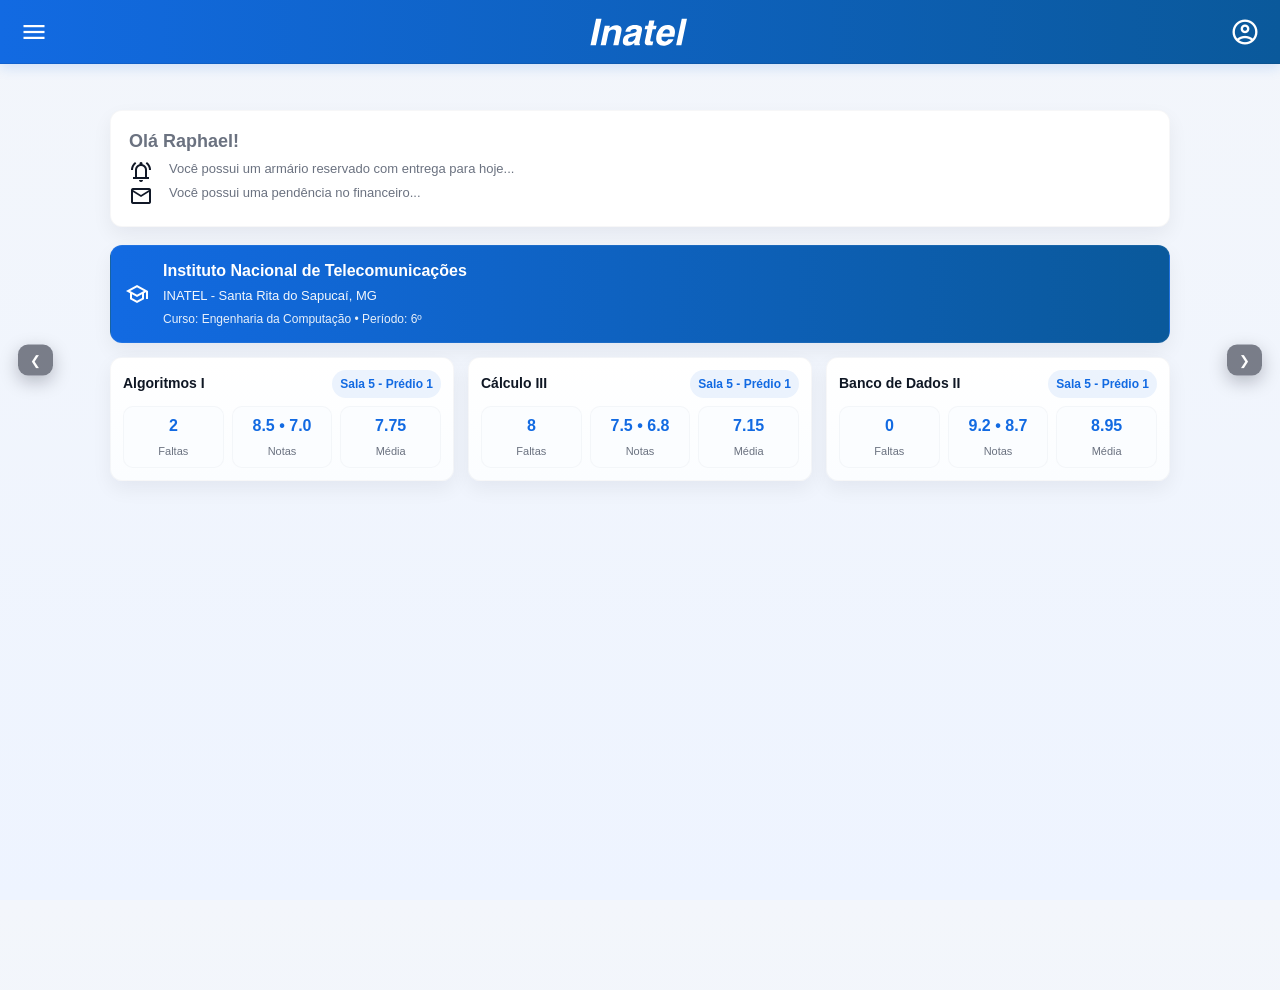
==== index.html @ f4e587a5 "main" ====
<!doctype html>
<html>
<head>
  <meta charset="utf-8" />
  <title>Dashboard App Inatel</title>
  <link rel="stylesheet" href="styles.css">
  <link rel="stylesheet" href="https://fonts.googleapis.com/css2?family=Material+Symbols+Outlined:opsz,wght,FILL,GRAD@20..48,100..700,0..1,-50..200" />
</head>
<body>
  <div id="menu_aba">
    <div id="menu_bot" onclick="closeMenu(); temaInatel();">Tema Inatel</div>
    <div id="menu_bot" onclick="closeMenu(); temaLim();">Tema Limão</div>
    <div id="menu_bot" onclick="closeMenu(); temaDark();">Tema Dark</div>
    <div id="menu_bot" onclick="closeMenu(); mostrarOportunidades();">Oportunidades</div>
  </div>

  <header id="head">   
    <div id="menu" onclick="openMenu()"><span class="material-symbols-outlined icoG">menu</span></div>
    <div id="logo"><svg class="svg_logo" xmlns="http://www.w3.org/2000/svg" viewBox="100 150 390 116"><path class="path_logo" d="M127.455,156.988h21.287l-21.859,102.835H105.69L127.455,156.988L127.455,156.988z M225.618,208.048	l-10.941,51.775H194.51l9.726-45.911c0.286-1.168,0.477-2.312,0.62-3.456c0.143-1.144,0.214-2.145,0.214-3.027	c0-2.86-0.834-4.982-2.527-6.412c-1.668-1.407-4.147-2.122-7.461-2.122c-5.078,0-9.392,1.406-12.968,4.219 c-3.552,2.836-5.888,6.698-6.96,11.633l-9.559,45.076h-20.31l16.186-75.946h19.905l-2.002,9.559 c3.957-3.886,8.105-6.794,12.491-8.701c4.362-1.907,9.011-2.86,13.945-2.86c6.508,0,11.656,1.501,15.447,4.529 c3.79,3.027,5.697,7.151,5.697,12.372c0,1.239-0.096,2.55-0.286,3.933S226.143,205.855,225.618,208.048L225.618,208.048z	 M282.709,222.636c-3.29,1.455-7.318,2.646-12.038,3.6c-4.744,0.954-7.557,1.55-8.438,1.788c-3.218,0.978-5.674,2.526-7.414,4.648	c-1.716,2.122-2.574,4.672-2.574,7.652c0,2.074,0.739,3.719,2.24,4.887c1.478,1.168,3.552,1.74,6.222,1.74	c5.078,0,9.487-1.574,13.206-4.721s6.15-7.342,7.271-12.61L282.709,222.636L282.709,222.636z M306.333,202.613l-9.154,43.145	c-0.238,1.313-0.405,2.432-0.524,3.361s-0.167,1.717-0.167,2.385c0,1.168,0.167,2.098,0.548,2.789 c0.381,0.715,1.049,1.406,2.026,2.098l-0.763,3.432h-21.025c-0.048-0.285-0.143-0.643-0.286-1.119	c-0.381-1.813-0.572-3.076-0.572-3.768c0-0.428,0.048-1,0.119-1.715c0.072-0.74,0.167-1.574,0.31-2.551	c-3.218,3.861-7.032,6.793-11.49,8.818c-4.458,2.027-9.344,3.053-14.708,3.053c-5.721,0-10.274-1.455-13.659-4.338	c-3.361-2.885-5.054-6.771-5.054-11.658c0-9.51,2.574-16.876,7.724-22.097c5.125-5.197,13.206-8.629,24.171-10.25	c1.788-0.287,4.195-0.645,7.271-1.049c10.131-1.168,15.185-4.53,15.185-10.108c0-2.098-0.834-3.623-2.527-4.577	c-1.669-0.954-4.338-1.43-8.033-1.43c-4.195,0-7.581,0.93-10.131,2.813c-2.574,1.883-4.052,4.529-4.481,7.914h-19.166	c1.359-8.2,5.292-14.684,11.824-19.451c6.507-4.768,14.731-7.151,24.672-7.151c8.987,0,15.971,1.454,20.954,4.362	s7.484,6.984,7.484,12.205c0,0.834-0.047,1.668-0.143,2.503C306.642,201.063,306.5,201.874,306.333,202.613L306.333,202.613z	 M335.081,163.281h20.31l-4.338,20.595h12.634l-3.004,14.303h-12.776l-8.844,42.026c0,0.238-0.048,0.547-0.144,0.93	c-0.095,0.404-0.144,0.668-0.144,0.811c0,1.119,0.549,1.93,1.67,2.406c1.119,0.502,3.051,0.74,5.792,0.74h4.409l-3.289,15.303	c-1.168,0.049-2.717,0.096-4.672,0.145c-3.528,0.094-5.84,0.143-6.913,0.143c-6.508,0-11.18-0.883-14.017-2.646	c-2.837-1.787-4.267-4.672-4.267-8.678c0-1.119,0.118-2.455,0.357-4.051c0.214-1.574,0.596-3.6,1.12-6.08l8.701-41.048h-10.752	l3.004-14.303h10.895L335.081,163.281L335.081,163.281z M432.339,227.213H383.4c-0.167,1.025-0.311,2.026-0.405,3.004	s-0.144,1.835-0.144,2.574c0,4.1,0.978,7.199,2.956,9.297s4.911,3.146,8.772,3.146c3.266,0,6.031-0.668,8.344-1.979	c2.313-1.334,4.434-3.48,6.389-6.46h20.309c-3.576,7.962-8.914,14.208-16.018,18.761c-7.105,4.553-14.994,6.842-23.695,6.842	c-8.63,0-15.424-2.551-20.43-7.676c-5.006-5.127-7.508-12.016-7.508-20.692c0-6.197,1.096-12.609,3.289-19.236	c2.17-6.627,5.077-12.325,8.725-17.092c4.172-5.435,9.059-9.559,14.588-12.348c5.531-2.789,11.633-4.195,18.283-4.195	c8.939,0,15.924,2.36,20.955,7.104c5.029,4.72,7.531,11.275,7.531,19.666c0,2.193-0.213,4.696-0.666,7.534	C434.246,218.322,433.458,222.232,432.339,227.213L432.339,227.213z M414.46,213.912c0.143-1.119,0.262-2.098,0.334-2.955	c0.07-0.858,0.096-1.55,0.096-2.05c0-3.385-0.979-6.031-2.957-7.914s-4.768-2.813-8.344-2.813c-4.146,0-7.676,1.335-10.607,4.005	s-5.172,6.579-6.697,11.728H414.46L414.46,213.912z M461.826,156.988h20.311l-21.932,102.835h-20.262L461.826,156.988	L461.826,156.988z"></path></svg></div>
    <div id="perfil"><span class="material-symbols-outlined icoG">account_circle</span></div>
  </header>

  <main>
    <div id="conteudo_principal">
      <div id="mensagens">
        <div id="user_name" class="font"><b>Olá Raphael!</b></div>
        <div id="mns_box">
          <div id="icon"><span class="material-symbols-outlined icoP">notifications_active</span></div>
          <div id="mns" class="font">Você possui um armário reservado com entrega para hoje...</div>
        </div>
        <div id="mns_box">
          <div id="icon"><span class="material-symbols-outlined icoP">mail</span></div>
          <div id="mns" class="font">Você possui uma pendência no financeiro...</div>
        </div>
      </div>

      <div class="info-faculdade">
        <div class="info-card">
          <span class="material-symbols-outlined info-icon">school</span>
          <div class="info-content">
            <h4>Instituto Nacional de Telecomunicações</h4>
            <p>INATEL - Santa Rita do Sapucaí, MG</p>
            <small class="info-mini">Curso: Engenharia da Computação • Período: 6º</small>
          </div>
        </div>

        <div id="materias_container" class="stats-container"></div>
      </div>

      <aulas-component id="componente"></aulas-component>

      <div class="carousel-container">
        <div class="carousel"></div>
        <button id="prevBtn">❮</button>
        <button id="nextBtn">❯</button>
      </div>
    </div>

    <div id="oportunidades_container" style="display: none;">
      <div class="oportunidades-header">
        <div style="display:flex; justify-content:space-between; align-items:center; padding:30px 20px;">
          <h1>🚀 Oportunidades</h1>
          <button class="btn-voltar" onclick="voltarDashboard()"><span class="material-symbols-outlined">arrow_back</span></button>
        </div>
      </div>

      <div class="filtros-container">
        <div class="filtro-grupo">
          <label for="filtro-tipo">Tipo:</label>
          <select id="filtro-tipo" class="filtro-select" onchange="aplicarFiltros()">
            <option value="Todos">Todos</option>
            <option value="Estágio">Estágio</option>
            <option value="Emprego">Emprego</option>
          </select>
        </div>

        <div class="filtro-grupo">
          <label for="filtro-busca">Buscar:</label>
          <input id="filtro-busca" class="filtro-input" type="text" placeholder="Digite título ou empresa..." onkeyup="aplicarFiltros()" />
        </div>
      </div>

      <div id="lista_oportunidades" class="oportunidades-lista"></div>
    </div>
  </main>

  <script src="javascript.js"></script>
</body>
</html>
---- styles.css ----
:root{
  --bg: #f3f6fb;
  --card: #ffffff;
  --muted: #6b7280;
  --accent: #126ae2;
  --accent-2: #0a599b;
  --glass: rgba(255,255,255,0.6);
  --radius: 12px;
  --shadow-soft: 0 8px 20px rgba(16,24,40,0.06);
  --shadow-hover: 0 12px 30px rgba(16,24,40,0.09);
}

@import url('https://fonts.googleapis.com/css2?family=Inter:wght@300;400;600;700&display=swap');

*{box-sizing:border-box}
html,body{height:100%}
body{
  margin:0;
  background:linear-gradient(180deg,var(--bg) 0%, #eef4ff 100%);
  font-family:"Inter", "Arimo", sans-serif;
  color: #111827;
  -webkit-font-smoothing:antialiased;
  -moz-osx-font-smoothing:grayscale;
  line-height:1.4;
}

/* app container centered */
main{max-width:1100px;margin:90px auto;padding:20px}

/* ...existing code... */

/* header */
header{
  position:fixed;left:0;right:0;top:0;height:64px;
  background:linear-gradient(90deg, var(--accent) 0%, var(--accent-2) 100%);
  display:flex;align-items:center;justify-content:space-between;
  padding:0 20px;border-bottom:1px solid rgba(16,24,40,0.1);
  z-index:120;
  box-shadow: 0 4px 12px rgba(18,106,226,0.15);
}
#menu{cursor:pointer;display:flex;align-items:center;gap:8px}
#menu .material-symbols-outlined{font-size:28px;color:white}
#logo{
  flex:1;
  text-align:center;
  display:flex;
  align-items:center;
  justify-content:center;
}
.svg_logo{width:100px;height:auto;opacity:1;filter:brightness(0) invert(1)}
#perfil{cursor:pointer}
#perfil .material-symbols-outlined{font-size:30px;color:white}

/* ...existing code... */

/* menu overlay */
#menu_aba{
  display:none;position:fixed;inset:0;background:linear-gradient(180deg, rgba(8,23,48,0.02), rgba(255,255,255,0.95));
  padding-top:64px;z-index:150;overflow:auto;
}
#menu_bot{
  padding:18px 22px;cursor:pointer;color:var(--accent);font-weight:600;
  border-bottom:1px solid rgba(16,24,40,0.04);background:transparent;
}
#menu_bot:hover{background:rgba(18,106,226,0.04)}

/* widgets and cards */
#mensagens{background:var(--card);padding:18px;border-radius:12px;box-shadow:var(--shadow-soft);margin-bottom:18px;border:1px solid rgba(16,24,40,0.03)}
#user_name{font-size:18px;margin:0 0 6px 0;font-weight:700}
#mns_box{display:flex;gap:12px;align-items:flex-start}
#icon{min-width:28px}
.font{font-size:13px;color:var(--muted)}

/* faculdade info */
.info-faculdade{display:grid;grid-template-columns:1fr;gap:14px;margin-bottom:18px}
.info-card{
  display:flex;gap:14px;align-items:center;padding:14px;border-radius:12px;
  background:linear-gradient(90deg,var(--accent) 0%, var(--accent-2) 100%);
  color:white;box-shadow:var(--shadow-soft);border:1px solid rgba(255,255,255,0.06);
}
.info-icon{font-size:40px}
.info-content h4{margin:0;font-size:16px;font-weight:700}
.info-content p{margin:4px 0 0;font-size:13px;opacity:0.95}
.info-mini{display:block;font-size:12px;margin-top:6px;opacity:0.9}

/* materias grid */
.stats-container{
  display:grid;
  grid-template-columns:repeat(3,1fr);
  gap:14px;
}
@media (max-width:1000px){.stats-container{grid-template-columns:repeat(2,1fr)}}
@media (max-width:640px){.stats-container{grid-template-columns:1fr}}

/* materia card */
.materia-card{
  background:linear-gradient(180deg,var(--card) 0%, #fbfdff 100%);
  border-radius:var(--radius);padding:12px;border:1px solid rgba(16,24,40,0.03);
  box-shadow:var(--shadow-soft);transition:transform .22s ease, box-shadow .22s ease;
  display:flex;flex-direction:column;gap:8px;
}
.materia-card:hover{transform:translateY(-6px);box-shadow:var(--shadow-hover)}
.materia-header{display:flex;justify-content:space-between;align-items:center}
.materia-nome{font-weight:700;font-size:14px;color:#0f1724}
.materia-sala{font-size:12px;padding:6px 8px;border-radius:999px;background:rgba(18,106,226,0.08);color:var(--accent);font-weight:600}
.materia-body{display:flex;gap:8px;align-items:center;justify-content:space-between;flex-wrap:wrap}
.materia-item{flex:1;min-width:90px;text-align:center;padding:8px;border-radius:10px;background:#fbfdff;border:1px solid rgba(14,41,84,0.03)}
.materia-value{font-size:16px;font-weight:800;color:var(--accent)}
.materia-label{font-size:11px;color:var(--muted);margin-top:6px}

/* carousel */
.carousel-container{margin-top:10px}
.carousel-container button{position:absolute;top:40%;transform:translateY(-50%);background:rgba(2,6,23,0.5);color:white;padding:8px 12px;border-radius:10px;box-shadow:0 6px 18px rgba(2,6,23,0.25);border:none}
#prevBtn{left:18px}#nextBtn{right:18px}

/* Oportunidades refinadas */
.oportunidades-header{margin:0 0 14px;border-radius:12px;padding:18px;background:linear-gradient(90deg,var(--accent) 0%, var(--accent-2) 100%);color:white;box-shadow:var(--shadow-soft)}
.filtros-container{background:var(--card);padding:16px;border-radius:12px;margin-bottom:16px;display:flex;gap:12px;align-items:center;box-shadow:var(--shadow-soft)}
.filtro-grupo{flex:1;min-width:180px}
.filtro-select,.filtro-input{width:100%;padding:12px;border-radius:10px;border:1px solid rgba(16,24,40,0.06);font-size:14px}
.filtro-select:focus,.filtro-input:focus{outline:none;box-shadow:0 6px 18px rgba(18,106,226,0.08);border-color:var(--accent)}

/* oportunidade card */
.oportunidade-card{display:flex;flex-direction:column;gap:12px;padding:18px;border-radius:12px;background:var(--card);box-shadow:var(--shadow-soft);border:1px solid rgba(16,24,40,0.03);transition:transform .18s ease,box-shadow .18s ease}
.oportunidade-card:hover{transform:translateY(-6px);box-shadow:var(--shadow-hover)}
.card-header{display:flex;gap:14px;align-items:center}
.card-icon{font-size:36px;min-width:46px;text-align:center}
.card-info-header .badge{font-size:12px;padding:6px 10px;border-radius:999px}
.card-titulo{margin:6px 0 0;font-size:16px;font-weight:700}
.card-empresa{margin:4px 0 0;color:var(--accent);font-weight:600}
.card-descricao{color:var(--muted);font-size:13px}
.card-details{display:flex;gap:16px;padding:12px;background:linear-gradient(180deg,#fbfdff,#f7fbff);border-radius:10px}
.detail-item{display:flex;gap:10px;align-items:flex-start}
.detail-item .material-symbols-outlined{color:var(--accent);font-size:20px}
.card-footer{text-align:right}
.btn-candidatar{background:linear-gradient(90deg,var(--accent) 0%, var(--accent-2) 100%);color:white;padding:10px 18px;border-radius:999px;border:none;cursor:pointer;font-weight:700}
.btn-candidatar:hover{transform:scale(1.02);box-shadow:0 10px 30px rgba(18,106,226,0.18)}

/* empty state */
.vazio{padding:36px;text-align:center;color:var(--muted)}

/* small tweaks */
.material-symbols-outlined{vertical-align:middle}
a,button{font-family:inherit}

/* responsive adjustments */
@media (max-width:420px){
  header{padding:0 12px}
  .card-details{flex-direction:column}
  .materia-body{flex-direction:column;align-items:stretch}
}
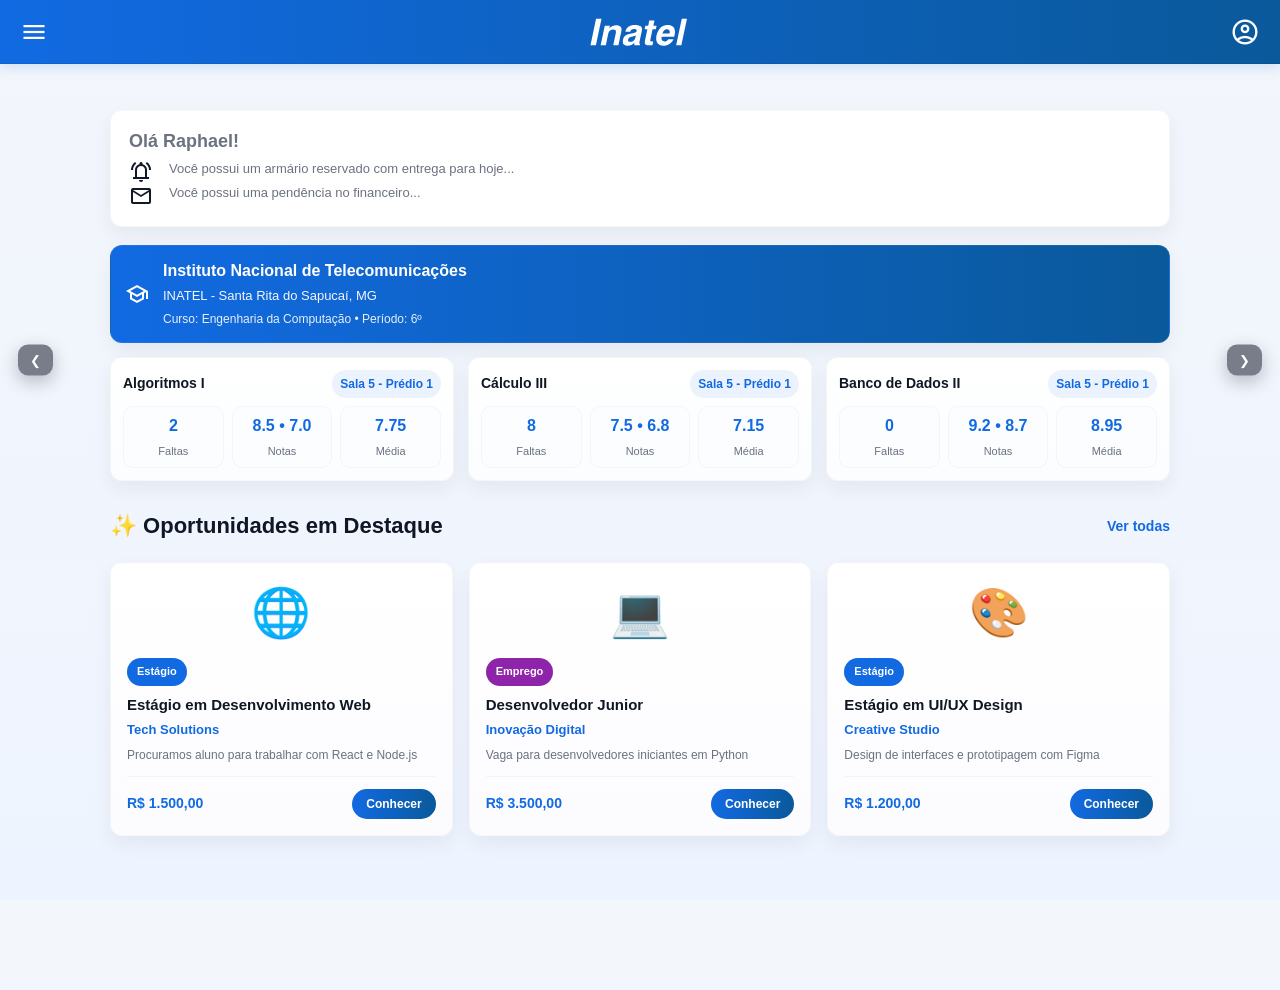
==== commit 28c4e5db: "feat: app completo" ====
--- a/index.html
+++ b/index.html
@@ -8,9 +8,6 @@
 </head>
 <body>
   <div id="menu_aba">
-    <div id="menu_bot" onclick="closeMenu(); temaInatel();">Tema Inatel</div>
-    <div id="menu_bot" onclick="closeMenu(); temaLim();">Tema Limão</div>
-    <div id="menu_bot" onclick="closeMenu(); temaDark();">Tema Dark</div>
     <div id="menu_bot" onclick="closeMenu(); mostrarOportunidades();">Oportunidades</div>
   </div>
 
@@ -45,6 +42,14 @@
         </div>
 
         <div id="materias_container" class="stats-container"></div>
+      </div>
+
+      <div class="oportunidades-destaque">
+        <div class="destaque-header">
+          <h2>✨ Oportunidades em Destaque</h2>
+          <a href="#" onclick="mostrarOportunidades(); return false;" class="ver-mais">Ver todas</a>
+        </div>
+        <div id="destaque_container" class="destaque-grid"></div>
       </div>
 
       <aulas-component id="componente"></aulas-component>
--- a/styles.css
+++ b/styles.css
@@ -136,6 +136,141 @@
 .btn-candidatar{background:linear-gradient(90deg,var(--accent) 0%, var(--accent-2) 100%);color:white;padding:10px 18px;border-radius:999px;border:none;cursor:pointer;font-weight:700}
 .btn-candidatar:hover{transform:scale(1.02);box-shadow:0 10px 30px rgba(18,106,226,0.18)}
 
+/* Oportunidades em destaque */
+.oportunidades-destaque {
+  margin: 30px 0;
+}
+
+.destaque-header {
+  display: flex;
+  justify-content: space-between;
+  align-items: center;
+  margin-bottom: 20px;
+}
+
+.destaque-header h2 {
+  margin: 0;
+  font-size: 22px;
+  font-weight: 700;
+  color: #0f1724;
+}
+
+.ver-mais {
+  color: var(--accent);
+  text-decoration: none;
+  font-weight: 600;
+  font-size: 14px;
+  transition: 0.2s;
+}
+
+.ver-mais:hover {
+  text-decoration: underline;
+}
+
+.destaque-grid {
+  display: grid;
+  grid-template-columns: repeat(3, 1fr);
+  gap: 16px;
+}
+
+@media (max-width: 1000px) {
+  .destaque-grid { grid-template-columns: repeat(2, 1fr); }
+}
+
+@media (max-width: 640px) {
+  .destaque-grid { grid-template-columns: 1fr; }
+}
+
+.destaque-card {
+  background: linear-gradient(180deg, var(--card) 0%, #fcfcff 100%);
+  border-radius: 12px;
+  padding: 16px;
+  border: 1px solid rgba(16,24,40,0.03);
+  box-shadow: var(--shadow-soft);
+  transition: all 0.3s ease;
+  animation: slideUp 0.5s ease forwards;
+  opacity: 0;
+  position: relative;
+}
+
+@keyframes slideUp {
+  to { opacity: 1; transform: translateY(0); }
+  from { opacity: 0; transform: translateY(20px); }
+}
+
+.destaque-card:hover {
+  transform: translateY(-8px);
+  box-shadow: var(--shadow-hover);
+}
+
+.destaque-imagem {
+  font-size: 48px;
+  margin-bottom: 12px;
+  text-align: center;
+}
+
+.destaque-badge {
+  display: inline-block;
+  color: white;
+  padding: 6px 10px;
+  border-radius: 999px;
+  font-size: 11px;
+  font-weight: 700;
+  margin-bottom: 8px;
+}
+
+.destaque-titulo {
+  margin: 0 0 6px;
+  font-size: 15px;
+  font-weight: 700;
+  color: #0f1724;
+}
+
+.destaque-empresa {
+  margin: 0 0 8px;
+  font-size: 13px;
+  color: var(--accent);
+  font-weight: 600;
+}
+
+.destaque-desc {
+  margin: 0 0 12px;
+  font-size: 12px;
+  color: var(--muted);
+  line-height: 1.4;
+}
+
+.destaque-footer {
+  display: flex;
+  justify-content: space-between;
+  align-items: center;
+  gap: 10px;
+  padding-top: 12px;
+  border-top: 1px solid rgba(16,24,40,0.03);
+}
+
+.destaque-bolsa {
+  font-weight: 700;
+  font-size: 14px;
+  color: var(--accent);
+}
+
+.btn-conhecer {
+  background: linear-gradient(90deg, var(--accent) 0%, var(--accent-2) 100%);
+  color: white;
+  border: none;
+  padding: 8px 14px;
+  border-radius: 999px;
+  cursor: pointer;
+  font-weight: 600;
+  font-size: 12px;
+  transition: 0.2s;
+}
+
+.btn-conhecer:hover {
+  transform: scale(1.05);
+}
+
 /* empty state */
 .vazio{padding:36px;text-align:center;color:var(--muted)}
 
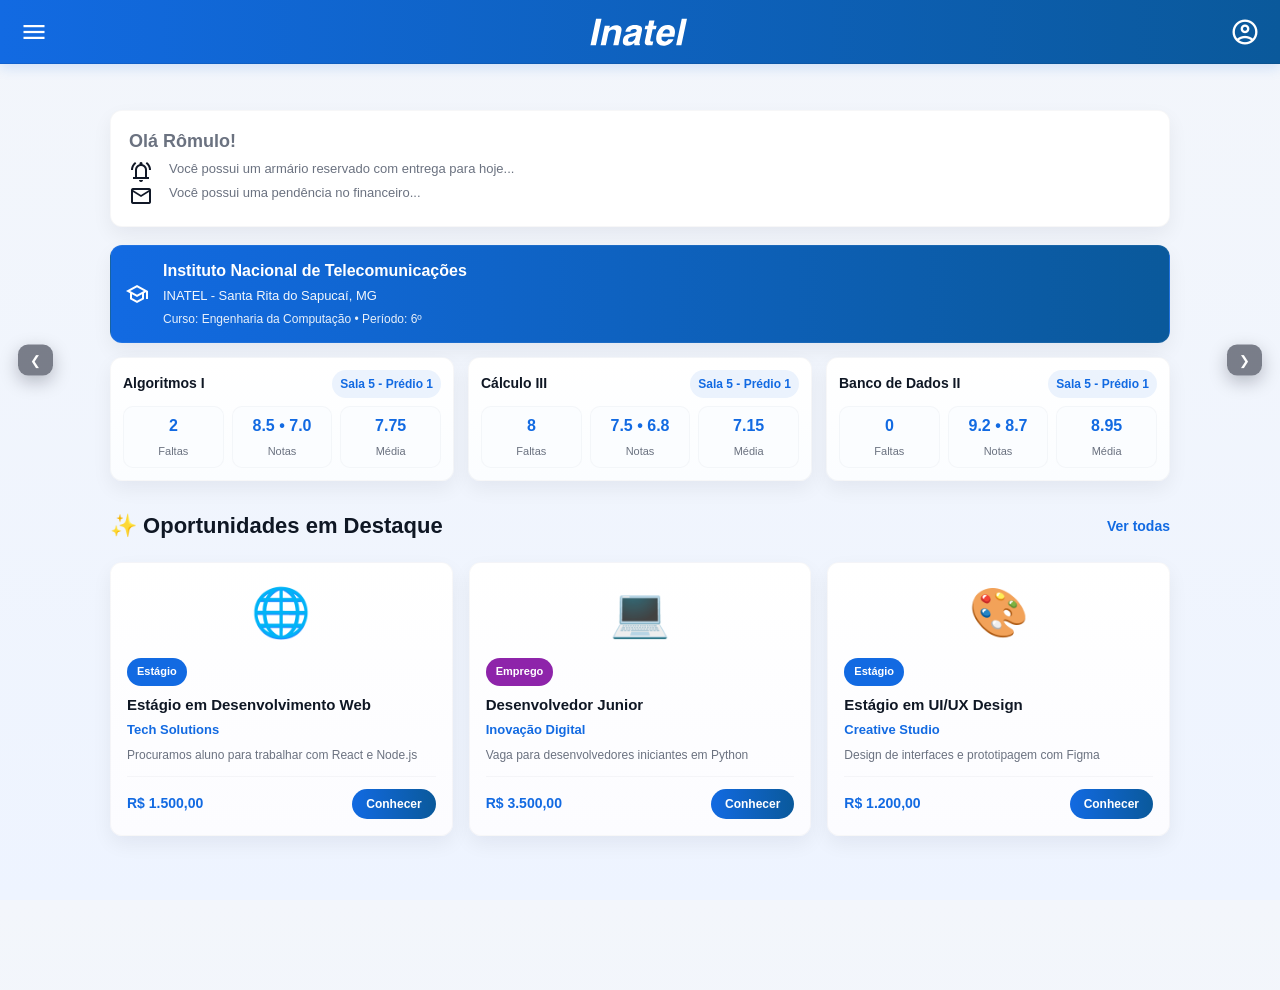
==== commit 65315322: "Update index.html" ====
--- a/index.html
+++ b/index.html
@@ -20,7 +20,7 @@
   <main>
     <div id="conteudo_principal">
       <div id="mensagens">
-        <div id="user_name" class="font"><b>Olá Raphael!</b></div>
+        <div id="user_name" class="font"><b>Olá Rômulo!</b></div>
         <div id="mns_box">
           <div id="icon"><span class="material-symbols-outlined icoP">notifications_active</span></div>
           <div id="mns" class="font">Você possui um armário reservado com entrega para hoje...</div>
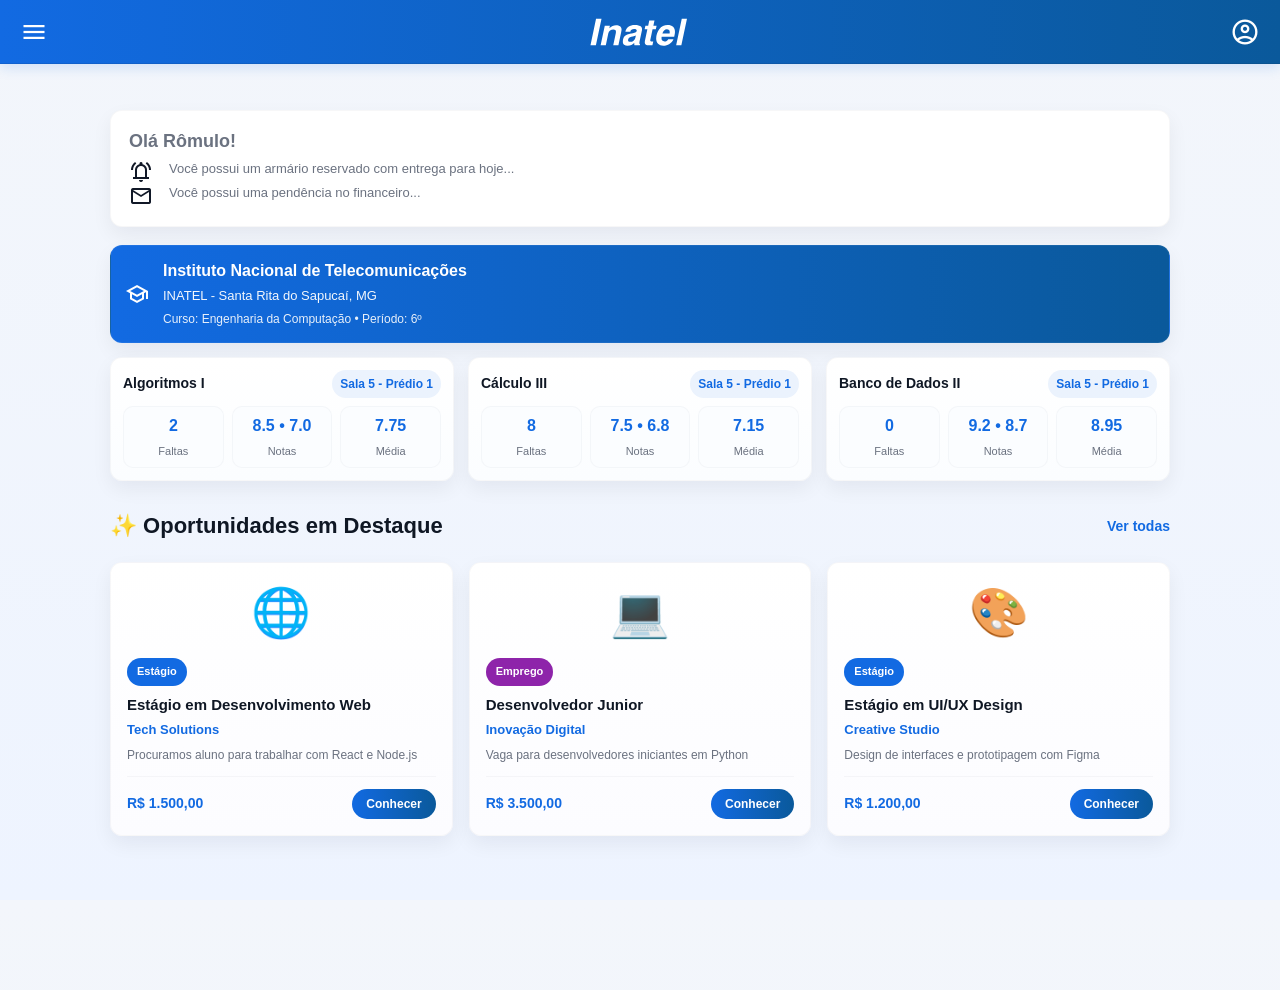
==== commit cfbbabc1: "Update index.html" ====
--- a/index.html
+++ b/index.html
@@ -56,8 +56,7 @@
 
       <div class="carousel-container">
         <div class="carousel"></div>
-        <button id="prevBtn">❮</button>
-        <button id="nextBtn">❯</button>
+        
       </div>
     </div>
 
